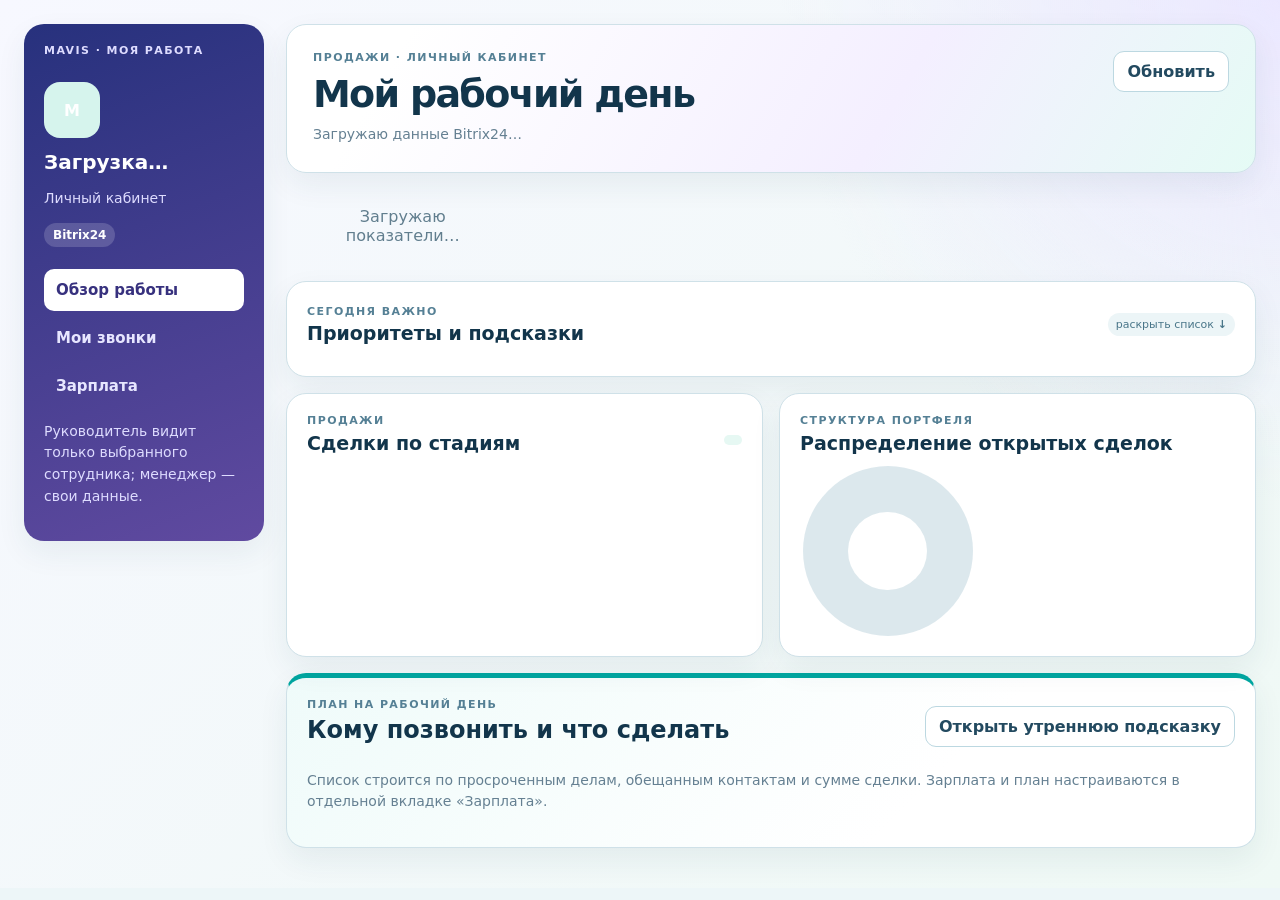
==== app/static/cabinet.html @ d11d65f5 "Build actionable manager cabinet briefing" ====
<!doctype html><html lang="ru"><head><meta charset="utf-8"><meta name="viewport" content="width=device-width,initial-scale=1"><title>MAVIS · Моя работа</title><style>
:root{font-family:Inter,system-ui,-apple-system,'Segoe UI',sans-serif;color:#18394c;background:#f2f8fa;--line:#d9e7ec;--teal:#008e92;--light:#e9f8f5;--muted:#658092}*{box-sizing:border-box}body{margin:0;background:linear-gradient(125deg,#f8fbfc,#edf7f9)}button,select{font:inherit}button{cursor:pointer}button:focus-visible,a:focus-visible{outline:3px solid #05a5a5;outline-offset:3px}.shell{max-width:1550px;margin:auto;padding:24px;display:grid;grid-template-columns:240px minmax(0,1fr);gap:18px}.rail,.box,.hero,.metric{background:white;border:1px solid var(--line);border-radius:20px;box-shadow:0 8px 25px #19475b0a}.rail{padding:20px;height:max-content;position:sticky;top:18px}.brand,.eyebrow{font-weight:850;letter-spacing:.13em;font-size:11px;color:#558095;text-transform:uppercase}.avatar{width:56px;height:56px;border-radius:16px;margin:25px 0 12px;display:grid;place-items:center;font-weight:850;background:#d6f4ed}.rail h2{margin:0;font-size:20px}.dim{color:var(--muted);font-size:13px;line-height:1.55}.nav{display:grid;gap:6px;margin-top:26px}.nav button{text-align:left;border:0;border-radius:10px;background:transparent;padding:12px;color:#42647a;font-weight:700}.nav button.current{background:#dff5f2;color:#006a71}.main{min-width:0}.hero{display:flex;justify-content:space-between;gap:15px;padding:26px;margin-bottom:14px}.hero h1{margin:8px 0;font-size:32px;letter-spacing:-.045em}.hero-actions{display:flex;gap:9px;align-items:flex-start}.btn,select{border:1px solid #bcd8e1;border-radius:11px;padding:10px 13px;background:white;color:#234a60;font-weight:700}.btn.primary{background:#008e92;color:#fff;border-color:#008e92}.notice{background:#fff8e9;padding:13px;border-radius:12px;margin-top:10px;font-size:13px;color:#755b29}.metric-grid{display:grid;grid-template-columns:repeat(4,minmax(0,1fr));gap:12px;margin-bottom:16px}.metric{text-align:left;padding:16px;min-height:113px;transition:transform .12s,border-color .12s}.metric:hover{transform:translateY(-2px);border-color:#62b6bf}.metric:nth-child(1){background:#e8f9f5}.metric small{color:var(--muted);display:block;font-weight:700}.metric strong{display:block;font-size:26px;letter-spacing:-.035em;margin:8px 0}.metric span{font-size:12px;color:#658092}.layout{display:grid;grid-template-columns:1fr 1fr;gap:16px;margin-bottom:16px}.box{padding:20px;min-width:0}.box h2{margin:5px 0 12px;font-size:19px}.box .top{display:flex;align-items:center;justify-content:space-between;gap:10px}.eyebrow{margin:0}.hint{display:flex;align-items:flex-start;gap:10px;border-top:1px solid #e5eef2;padding:10px 0}.hint:first-of-type{border-top:0}.hint b{font-size:13px}.hint a{color:#08748a;text-decoration:none;font-size:12px}.hint small{display:block;color:#647e8b;margin-top:3px;line-height:1.4}.hint-num{background:#ffedd3;border-radius:10px;color:#9f6925;font-weight:850;padding:6px 10px}.row{display:flex;align-items:center;justify-content:space-between;gap:10px;border-top:1px solid #e7eff2;padding:10px 0;font-size:13px}.row button{background:none;border:0;color:#116780;text-align:left;font-weight:700;padding:2px}.sub{color:var(--muted);font-size:12px}.pie-row{display:grid;grid-template-columns:175px minmax(0,1fr);gap:18px;align-items:center}.donut{width:170px;height:170px;border-radius:50%;background:conic-gradient(#dce8ed 0 100%);position:relative;margin:auto}.donut:after{content:'';position:absolute;inset:27%;border-radius:50%;background:white}.legend{display:grid;gap:6px}.legend button{border:0;background:transparent;text-align:left;display:flex;gap:8px;align-items:center;font-size:12px;color:#31586a}.dot{display:inline-block;width:10px;height:10px;border-radius:3px;flex-shrink:0}.hidden{display:none!important}.empty{border:1px dashed #c3d6dd;border-radius:12px;padding:15px;color:#688391;font-size:13px}.call{border:1px solid var(--line);border-radius:14px;padding:13px;margin:9px 0}.call-head{display:flex;gap:12px;justify-content:space-between}.call h3{margin:0;font-size:15px}.call p{font-size:13px;color:#57788c;line-height:1.45}.score{font-size:13px;font-weight:850;border-radius:9px;background:#e5f6f1;color:#08756b;padding:7px}.rowlink{color:#08738b;font-weight:700;text-decoration:none}dialog{border:1px solid var(--line);border-radius:20px;width:min(850px,94vw);max-height:85vh;padding:0;box-shadow:0 30px 100px #16364c40}dialog::backdrop{background:#102b4180}.modal-head{display:flex;justify-content:space-between;gap:15px;padding:20px 22px;border-bottom:1px solid #e5eef1;align-items:center}.modal-head h2{margin:0}.modal-body{padding:20px 22px;overflow:auto;max-height:65vh}.modal-row{display:grid;grid-template-columns:minmax(0,1fr) auto;gap:12px;border-bottom:1px solid #e7eff2;padding:12px 0}.modal-row a{font-weight:750;color:#11627e;text-decoration:none}.modal-row span{color:#617d8b;font-size:12px}#calls-list{min-height:55px}.spinner{padding:20px;text-align:center;color:#617e8e}.panel-inline{margin-bottom:16px}.muted-pill{font-size:11px;border-radius:99px;padding:5px 8px;background:#ecf5f7;color:#497689}.badge{border-radius:99px;background:#e6f8f3;color:#087c70;padding:5px 9px;font-weight:800;font-size:12px}@media(max-width:1100px){.shell{grid-template-columns:1fr}.rail{position:static}.nav{display:flex;flex-wrap:wrap}.metric-grid{grid-template-columns:repeat(2,minmax(0,1fr))}}@media(max-width:750px){.shell{padding:10px}.layout{grid-template-columns:1fr}.hero{display:block}.hero h1{font-size:25px}.hero-actions{margin-top:13px}.metric-grid{grid-template-columns:1fr 1fr}.metric strong{font-size:22px}.pie-row{grid-template-columns:1fr}.modal-row{grid-template-columns:1fr}}
</style><style>
.pay-controls{display:flex;flex-wrap:wrap;gap:10px;margin:14px 0}.pay-controls label{font-size:12px;color:#517082;display:grid;gap:5px}.pay-controls select,.pay-form input,.pay-form select,.pay-config input{border:1px solid #bfd9df;border-radius:9px;padding:9px;font:inherit;background:white;color:#18394c}.pay-form{display:grid;grid-template-columns:1fr 1fr;gap:14px}.pay-form label{display:grid;gap:6px;font-size:13px;font-weight:700}.pay-form .pay-check{display:flex;align-items:center;gap:8px}.pay-check input{width:auto}.pay-actions{display:flex;align-items:center;gap:10px;grid-column:1/-1}.pay-scroll{overflow-x:auto}.pay-table{width:100%;border-collapse:collapse;font-size:13px}.pay-table td,.pay-table th{border-bottom:1px solid #e4edf0;padding:11px 8px;text-align:left}.pay-table th{background:#eff8f8}.pay-table a{color:#08738b;font-weight:700}.pay-table button{background:none;border:0;color:#08738b;font-weight:700;text-decoration:underline}.pay-lines>div{display:flex;justify-content:space-between;gap:12px;padding:9px;border-bottom:1px solid #e3edf1;font-size:13px}.pay-lines .pay-total{font-size:18px;font-weight:800;background:#e9f7f3;border-radius:9px}.pay-config{display:grid;grid-template-columns:1fr 1fr;gap:8px}.pay-config label{font-size:12px;display:grid;gap:5px}.pay-config button{margin-top:10px}.pay-summary-card{background:#f0f9f8;padding:13px;border-radius:14px;border:1px solid #d0e6e6}.pay-summary-card small{color:#62808b}.pay-summary-card strong{font-size:24px;display:block;margin-top:4px}.pay-note{background:#fff8e9;padding:10px;border-radius:9px;color:#765a2b;font-size:12px}.pay-rates{width:100%;border-collapse:collapse}.pay-rates td,.pay-rates th{padding:8px;border-bottom:1px solid #e4eff2;text-align:left}.pay-rates tr.active{background:#e4f7f1;font-weight:800}@media(max-width:700px){.pay-form,.pay-config{grid-template-columns:1fr}}
</style><style>
/* Рабочий кабинет: контрастнее, крупнее и с явным состоянием звонка. */
:root{font-family:Inter,"Segoe UI",system-ui,sans-serif;color:#12354b;background:#edf6f8}.shell{max-width:1640px;gap:22px}.rail,.box,.hero,.metric{border-color:#cfe1e8;box-shadow:0 12px 30px #17415712}.hero{background:linear-gradient(135deg,#fff 0%,#eefcf9 100%)}.hero h1{font-size:38px}.rail h2,.box h2{font-weight:800}.metric{border-top:5px solid #10a9a2;padding:19px;min-height:130px}.metric:nth-child(2n){border-top-color:#4386d8}.metric:nth-child(3n){border-top-color:#e8a73d}.metric strong{font-size:31px;color:#123d58}.metric small,.metric span,.dim{font-size:14px}.nav button{font-size:15px}.call-tabs{display:flex;gap:8px;flex-wrap:wrap;margin:18px 0 8px}.call-tabs button{padding:10px 14px;border:1px solid #bfdce2;border-radius:12px;background:#fff;color:#28576c;font-weight:800}.call-tabs button.current{background:#007f85;color:#fff;border-color:#007f85}.list-note{font-size:13px;color:#52748a;margin:8px 0 14px}.call{border-left:5px solid #1aa99e;padding:16px;background:linear-gradient(100deg,#fff,#f8fffe)}.call.unscored{border-left-color:#e3a32c;background:#fffaf0}.call.critical{border-left-color:#d83749;background:#fff4f5}.call h3{font-size:17px;color:#153c54}.call p{font-size:14px}.call-actions{display:flex;gap:9px;align-items:center;flex-wrap:wrap;margin-top:12px}.call-actions .btn{font-size:13px;padding:8px 11px}.score{font-size:15px;white-space:nowrap}.score.none{background:#fce8c6;color:#8a5700}.flag-critical{display:inline-block;background:#fee2e4;color:#ad2637;border-radius:99px;padding:5px 9px;font-size:12px;font-weight:850}.listening{display:block;width:100%;height:640px;border:1px solid #cfe1e8;border-radius:15px;margin-top:12px;background:#fff}.listening-wrap{margin-top:18px;border-top:1px solid #dcebee;padding-top:16px}.listening-wrap summary{font-weight:850;color:#006e75;cursor:pointer}.context-grid{display:grid;grid-template-columns:repeat(2,minmax(0,1fr));gap:10px;margin:14px 0}.context-card{border:1px solid #d7e7eb;border-radius:12px;padding:12px;background:#f8fcfd}.context-card small{display:block;color:#6b8492;font-weight:700}.context-card b{display:block;margin-top:4px;font-size:15px;overflow-wrap:anywhere}.context-note{white-space:pre-wrap;line-height:1.5;color:#3d6377}.context-alert{background:#fff0f2;border-color:#efb5bd;color:#9f2432}@media(max-width:750px){.hero h1{font-size:28px}.metric{min-height:118px;padding:14px}.metric strong{font-size:25px}.listening{height:500px}.context-grid{grid-template-columns:1fr}}
</style></head><body>
<style>
/* Рабочий сценарий: сначала план действий, затем показатели и детализация. */
.focus-board{margin:0 0 16px;background:linear-gradient(135deg,#effbfa,#fff 66%);border-top:5px solid #00a6a0}.focus-board h2{font-size:24px}.focus-board .row{padding:14px 0}.focus-board .row a{font-size:15px}.brief-group{margin:16px 0;border:1px solid #d9e8ed;border-radius:15px;padding:14px;background:#fff}.brief-group.urgent{border-left:6px solid #db4b58;background:#fff7f7}.brief-group b{font-size:16px}.brief-group p{margin:6px 0;color:#527487;line-height:1.45}.brief-group a{color:#007c85;font-weight:800;text-decoration:none}.brief-intro{font-size:16px;line-height:1.55;color:#254c62}.calls-workspace{display:grid;grid-template-columns:minmax(300px,.8fr) minmax(480px,1.2fr);gap:20px;align-items:start}.calls-workspace #calls-list{max-height:720px;overflow:auto;padding-right:4px}.calls-workspace .listening-wrap{margin:0;padding:0;border:0}.calls-workspace .listening{margin-top:10px;height:665px}.calls-workspace .call{margin-top:0}.calls-workspace .call h3{font-size:15px}@media(max-width:1100px){.calls-workspace{grid-template-columns:1fr}.calls-workspace #calls-list{max-height:none}.calls-workspace .listening{height:560px}}
.panel-inline details>summary{list-style:none;display:flex;align-items:center;justify-content:space-between;gap:18px;cursor:pointer;padding:3px 0 12px}.panel-inline details>summary::-webkit-details-marker{display:none}.panel-inline details>summary h2{margin:4px 0 0}.panel-inline details[open]>summary{border-bottom:1px solid #dcebef;margin-bottom:8px}.panel-inline details[open]>summary .muted-pill{background:#dff5f2;color:#00756f}.panel-inline details>summary .muted-pill:after{content:' ↓';font-weight:900}.panel-inline details[open]>summary .muted-pill:after{content:' ↑'}
/* Палитра личного кабинета: не отчётная таблица, а рабочий стол менеджера. */
body{background:radial-gradient(circle at 100% 0,#ebe8ff 0,transparent 32%),linear-gradient(135deg,#f7f8ff,#eff9f5)}.rail{background:linear-gradient(160deg,#27317d,#604aa0);border:0;color:#fff}.brand,.rail .dim{color:#dedcff}.rail h2{color:#fff}.rail .badge{background:#ffffff2b;color:#fff}.nav button{color:#e7e6ff}.nav button.current{background:#fff;color:#37317e}.hero{background:linear-gradient(120deg,#fff 12%,#f4efff 62%,#e5fbf5)}.metric{border-radius:18px}.metric:nth-child(1){background:linear-gradient(145deg,#e5fbf4,#fff)}.metric:nth-child(2){background:linear-gradient(145deg,#ebe9ff,#fff)}.metric:nth-child(3){background:linear-gradient(145deg,#fff2da,#fff)}.metric:nth-child(4){background:linear-gradient(145deg,#ffeaf0,#fff)}.metric:nth-child(5){background:linear-gradient(145deg,#e7f4ff,#fff)}.metric:nth-child(6){background:linear-gradient(145deg,#f2edff,#fff)}.metric:nth-child(7){background:linear-gradient(145deg,#e9faf5,#fff)}.metric:nth-child(8){background:linear-gradient(145deg,#fff1f0,#fff)}.metric:nth-child(9){background:linear-gradient(145deg,#fff7e8,#fff)}.metric:nth-child(10){background:linear-gradient(145deg,#eef7ff,#fff)}
</style>
<div class="shell"><aside class="rail"><div class="brand">MAVIS · Моя работа</div><div id="avatar" class="avatar">М</div><h2 id="person">Загрузка…</h2><p class="dim" id="role">Личный кабинет</p><span class="badge" id="mode">Bitrix24</span><nav class="nav"><button data-tab="overview" class="current">Обзор работы</button><button data-tab="calls">Мои звонки</button><button data-tab="payroll">Зарплата</button></nav><p class="dim">Руководитель видит только выбранного сотрудника; менеджер — свои данные.</p></aside>
<main class="main"><header class="hero"><div><div class="eyebrow">Продажи · личный кабинет</div><h1 id="headline">Мой рабочий день</h1><div class="dim" id="subtitle">Загружаю данные Bitrix24…</div></div><div class="hero-actions"><select id="manager-select" class="hidden" aria-label="Выбрать менеджера"></select><button id="refresh" class="btn">Обновить</button></div></header>
<section id="overview" class="tab"><section id="kpis" class="metric-grid"><div class="spinner">Загружаю показатели…</div></section>
<section class="box panel-inline" id="hint-card"><details id="hints-fold"><summary><span><p class="eyebrow">Сегодня важно</p><h2>Приоритеты и подсказки</h2></span><span class="muted-pill">раскрыть список</span></summary><div id="hints"></div></details></section>
<div class="layout"><section class="box"><div class="top"><div><p class="eyebrow">Продажи</p><h2>Сделки по стадиям</h2></div><span class="badge" id="deal-count"></span></div><div id="stages"></div></section><section class="box"><p class="eyebrow">Структура портфеля</p><h2>Распределение открытых сделок</h2><div class="pie-row"><div id="donut" class="donut" aria-label="Круговая диаграмма сделок по стадиям"></div><div id="legend" class="legend"></div></div></section></div>
<section class="box focus-board"><div class="top"><div><p class="eyebrow">План на рабочий день</p><h2>Кому позвонить и что сделать</h2></div><button class="btn" id="open-briefing" type="button">Открыть утреннюю подсказку</button></div><p class="dim">Список строится по просроченным делам, обещанным контактам и сумме сделки. Зарплата и план настраиваются в отдельной вкладке «Зарплата».</p><div id="tasks"></div></section>
</section><section id="calls" class="tab hidden"><section class="box"><div class="top"><div><p class="eyebrow">Качество общения · Jarvis</p><h2>Мои звонки, оценки и разборы</h2></div><span class="badge" id="calls-total">—</span></div><p class="dim">Оценка, замечания и контекст доступны по каждому звонку. Здесь открываются только звонки выбранного менеджера.</p><div class="call-tabs" role="tablist" aria-label="Фильтр звонков"><button type="button" class="current" data-call-filter="scored">С оценкой</button><button type="button" data-call-filter="unscored">Без оценки</button></div><div id="calls-filter-note" class="list-note">Звонки с оценкой Jarvis.</div><div class="calls-workspace"><div id="calls-list"><div class="empty">Открой вкладку, чтобы загрузить звонки.</div></div><section class="listening-wrap" id="calls-listening-wrap"><div class="top"><div><p class="eyebrow">Прослушка и разбор</p><h2>Мои записи в Jarvis</h2></div><span class="badge">Только мои звонки</span></div><p class="dim">Записи проигрываются внутри кабинета. В Jarvis доступны расшифровка, замечания ИИ и переход в связанную сделку.</p><iframe id="calls-listening" class="listening" title="Личная прослушка звонков Jarvis" loading="lazy"></iframe></section></div></section></section>
<section id="payroll" class="tab hidden">
 <section class="box"><div class="top"><div><p class="eyebrow">Личный расчёт · MAVIS</p><h2>Зарплата и продажи</h2></div><div style="display:flex;gap:8px;align-items:center"><input id="pay-month" type="month"><button id="pay-reload" class="btn">Обновить</button></div></div>
  <p class="dim">Закрытые успешные сделки из Bitrix24 → личный отчёт → сверка оплат → расчёт комиссий. Начисление предварительное, до налогов.</p>
  <div id="pay-status" class="dim">Открой вкладку для расчёта.</div>
  <div id="pay-summary" class="metric-grid"></div>
 </section>
 <div class="layout" style="margin-top:16px">
  <section class="box"><div class="top"><div><p class="eyebrow">Расчёт ЗП</p><h2>Начисления за месяц</h2></div></div><div id="pay-breakdown"></div></section>
  <section class="box"><div class="top"><div><p class="eyebrow">График и настройки</p><h2>План, оклад, отсутствие</h2></div></div>
   <div id="pay-config"></div><div id="pay-absences"></div>
  </section>
 </div>
 <section class="box" style="margin-bottom:16px"><div class="top"><div><p class="eyebrow">Деньги и продукты</p><h2>Оплаты менеджера</h2></div><button id="pay-add" class="btn primary">+ Корректировка вручную</button></div>
  <div class="pay-controls"><label>Продукт <select id="pay-product-filter"><option value="">Все продукты</option><option value="__selection__">Только подборы</option></select></label><label>Категория <select id="pay-category-filter"><option value="">Все продажи</option><option value="cold">Холодные</option><option value="warm">Тёплые</option><option value="expert">Допродажи экспертов</option></select></label><label>Статус <select id="pay-status-filter"><option value="">Все</option><option value="approved">Подтверждено</option><option value="pending">На проверке</option></select></label></div>
  <div id="pay-payments" class="pay-scroll"></div>
 </section>
 <section class="box" style="margin-bottom:16px" id="pay-source-card"><div class="top"><div><p class="eyebrow">Источник · Bitrix24</p><h2>Сверка закрытых успешных сделок</h2></div><div style="display:flex;gap:8px;flex-wrap:wrap"><button class="btn" id="pay-bitrix-compare">Сравнить с Bitrix24</button><button class="btn primary" id="pay-bitrix-sync">Подтянуть новые сделки</button></div></div><p class="dim">Проверяем успешные сделки сотрудника по дате закрытия, номеру и сумме. Изменения в личном отчёте не перезаписываются. Важно: успешное закрытие сделки не доказывает поступление денег на счёт.</p><div id="pay-source-rows" class="pay-scroll"></div></section>
 <section class="box"><p class="eyebrow">Прозрачность расчёта</p><h2>Как определяются проценты</h2><div id="pay-rates"></div><p class="dim">В исходном файле допродажи экспертов рассчитываются отдельно по ставке 2%. Ставки для других сотрудников требуют их собственных условий сотрудничества.</p></section>
</section>
<dialog id="pay-dialog"><div class="modal-head"><h2 id="pay-dialog-title">Оплата</h2><button class="btn" id="pay-dialog-close">Закрыть</button></div><form id="pay-form" class="modal-body pay-form">
<input name="id" type="hidden"><label>Дата оплаты<input name="paid_on" type="date" required></label><label>ID сделки Bitrix24<input name="deal_id" type="number" min="1" required></label>
<label>Клиент<input name="company" maxlength="180" required></label><label>Продукт / услуга<input name="product" maxlength="160" required></label>
<label>Категория<input name="category" type="hidden" value="warm"><select name="category_select" required><option value="warm">Тёплая продажа</option><option value="cold">Холодная продажа</option><option value="expert">Допродажа экспертом</option></select></label>
<label>Оплата, BYN<input name="amount" type="number" min="0.01" step="0.01" required></label><label>Подрядчик, BYN (учётно)<input name="contractor_amount" type="number" min="0" step="0.01" value="0"></label>
<label>Комментарий<input name="note" maxlength="400"></label><label class="pay-check"><input name="approved" type="checkbox"> Подтверждена руководителем (только для руководителя)</label>
<div class="pay-actions"><button class="btn primary" type="submit">Сохранить оплату</button><span id="pay-form-status" class="dim"></span></div></form></dialog>
<dialog id="absence-dialog"><div class="modal-head"><h2>Отсутствие сотрудника</h2><button class="btn" id="absence-close">Закрыть</button></div><form id="absence-form" class="modal-body pay-form">
<label>Дата<input name="day" type="date" required></label><label>Количество рабочих дней<input name="days" type="number" min="0.5" max="31" step="0.5" value="1" required></label>
<label>Причина<select name="reason"><option value="unpaid">За свой счёт</option><option value="paid">Оплачиваемое отсутствие</option><option value="vacation">Отпуск</option><option value="sick">Больничный</option><option value="other">Другое</option></select></label><label>Учитывать в окладе<select name="paid"><option value="true">Да (без снижения оклада)</option><option value="false">Нет (уменьшить оклад)</option></select></label>
<label>Комментарий<input name="note"></label><div class="pay-actions"><button class="btn primary" type="submit">Сохранить отсутствие</button><span id="absence-status" class="dim"></span></div></form></dialog>
</main></div>
<dialog id="details"><div class="modal-head"><div><div class="eyebrow">Расшифровка показателя</div><h2 id="details-title"></h2></div><button class="btn" id="close-details">Закрыть</button></div><div id="details-body" class="modal-body"></div></dialog>
<dialog id="call-details"><div class="modal-head"><div><div class="eyebrow">Звонок и контекст сделки</div><h2 id="call-details-title">Загрузка…</h2></div><button class="btn" id="close-call-details">Закрыть</button></div><div id="call-details-body" class="modal-body"></div></dialog>
<dialog id="briefing"><div class="modal-head"><div><div class="eyebrow">Утренний план · Bitrix24</div><h2 id="briefing-title">Доброе утро</h2></div><button class="btn" id="close-briefing">Закрыть</button></div><div id="briefing-body" class="modal-body"></div></dialog>
<script src="/static/cabinet-upgrade.js?v=20261103-context1" defer></script><script src="/static/cabinet-payroll.js?v=20261103-crm1" defer></script></body></html>
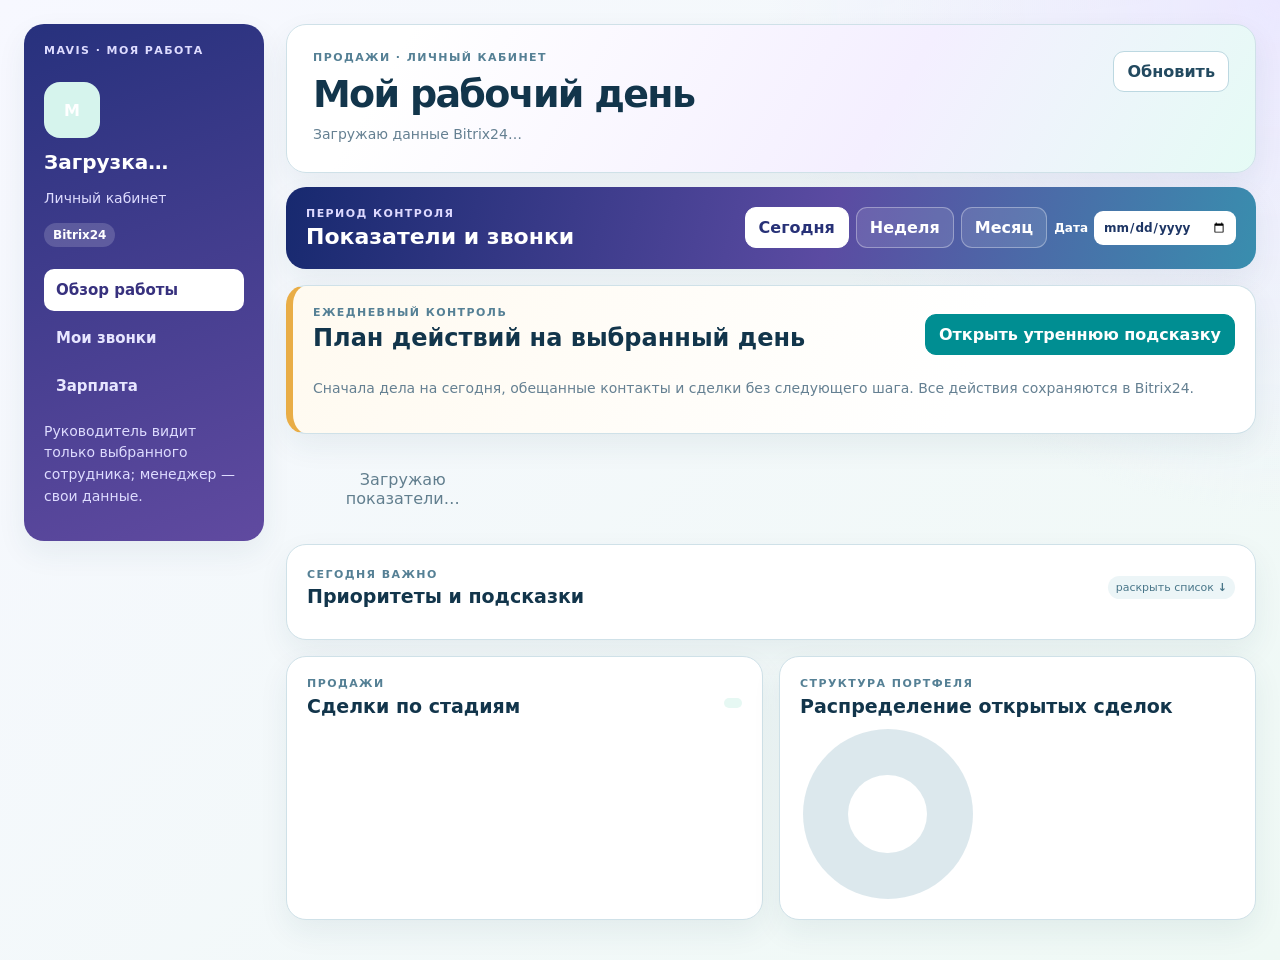
==== commit bd7fb266: "Improve daily manager cabinet controls" ====
--- a/app/static/cabinet.html
+++ b/app/static/cabinet.html
@@ -10,19 +10,23 @@
 /* Рабочий сценарий: сначала план действий, затем показатели и детализация. */
 .focus-board{margin:0 0 16px;background:linear-gradient(135deg,#effbfa,#fff 66%);border-top:5px solid #00a6a0}.focus-board h2{font-size:24px}.focus-board .row{padding:14px 0}.focus-board .row a{font-size:15px}.brief-group{margin:16px 0;border:1px solid #d9e8ed;border-radius:15px;padding:14px;background:#fff}.brief-group.urgent{border-left:6px solid #db4b58;background:#fff7f7}.brief-group b{font-size:16px}.brief-group p{margin:6px 0;color:#527487;line-height:1.45}.brief-group a{color:#007c85;font-weight:800;text-decoration:none}.brief-intro{font-size:16px;line-height:1.55;color:#254c62}.calls-workspace{display:grid;grid-template-columns:minmax(300px,.8fr) minmax(480px,1.2fr);gap:20px;align-items:start}.calls-workspace #calls-list{max-height:720px;overflow:auto;padding-right:4px}.calls-workspace .listening-wrap{margin:0;padding:0;border:0}.calls-workspace .listening{margin-top:10px;height:665px}.calls-workspace .call{margin-top:0}.calls-workspace .call h3{font-size:15px}@media(max-width:1100px){.calls-workspace{grid-template-columns:1fr}.calls-workspace #calls-list{max-height:none}.calls-workspace .listening{height:560px}}
 .panel-inline details>summary{list-style:none;display:flex;align-items:center;justify-content:space-between;gap:18px;cursor:pointer;padding:3px 0 12px}.panel-inline details>summary::-webkit-details-marker{display:none}.panel-inline details>summary h2{margin:4px 0 0}.panel-inline details[open]>summary{border-bottom:1px solid #dcebef;margin-bottom:8px}.panel-inline details[open]>summary .muted-pill{background:#dff5f2;color:#00756f}.panel-inline details>summary .muted-pill:after{content:' ↓';font-weight:900}.panel-inline details[open]>summary .muted-pill:after{content:' ↑'}
+.brief-task{display:flex;justify-content:space-between;gap:12px;align-items:center;padding:10px 0;border-top:1px solid #e4eef1}.brief-task:first-of-type{border-top:0}.brief-task>div{display:flex;gap:6px;flex-wrap:wrap}.brief-task .btn{padding:6px 8px;font-size:12px}@media(max-width:700px){.brief-task{display:block}.brief-task>div{margin-top:8px}}
 /* Палитра личного кабинета: не отчётная таблица, а рабочий стол менеджера. */
 body{background:radial-gradient(circle at 100% 0,#ebe8ff 0,transparent 32%),linear-gradient(135deg,#f7f8ff,#eff9f5)}.rail{background:linear-gradient(160deg,#27317d,#604aa0);border:0;color:#fff}.brand,.rail .dim{color:#dedcff}.rail h2{color:#fff}.rail .badge{background:#ffffff2b;color:#fff}.nav button{color:#e7e6ff}.nav button.current{background:#fff;color:#37317e}.hero{background:linear-gradient(120deg,#fff 12%,#f4efff 62%,#e5fbf5)}.metric{border-radius:18px}.metric:nth-child(1){background:linear-gradient(145deg,#e5fbf4,#fff)}.metric:nth-child(2){background:linear-gradient(145deg,#ebe9ff,#fff)}.metric:nth-child(3){background:linear-gradient(145deg,#fff2da,#fff)}.metric:nth-child(4){background:linear-gradient(145deg,#ffeaf0,#fff)}.metric:nth-child(5){background:linear-gradient(145deg,#e7f4ff,#fff)}.metric:nth-child(6){background:linear-gradient(145deg,#f2edff,#fff)}.metric:nth-child(7){background:linear-gradient(145deg,#e9faf5,#fff)}.metric:nth-child(8){background:linear-gradient(145deg,#fff1f0,#fff)}.metric:nth-child(9){background:linear-gradient(145deg,#fff7e8,#fff)}.metric:nth-child(10){background:linear-gradient(145deg,#eef7ff,#fff)}
+.period-control,.daily-control{margin:0 0 16px}.period-control{display:flex;align-items:center;justify-content:space-between;gap:18px;background:linear-gradient(105deg,#17296f,#5b4ba2 56%,#398eae);color:#fff;border:0}.period-control .eyebrow{color:#ddd9ff}.period-control h2{margin:4px 0 0;font-size:22px}.period-actions{display:flex;align-items:center;gap:7px;flex-wrap:wrap}.period-actions .btn{border-color:#ffffff55;background:#ffffff1c;color:#fff}.period-actions .btn.primary{background:#fff;color:#273177;border-color:#fff}.period-date{display:flex;align-items:center;gap:6px;font-size:12px;font-weight:800}.period-date input{border:1px solid #ffffff73;border-radius:9px;background:#fff;color:#1d3564;padding:8px;font:inherit}.daily-control{border-left:7px solid #e9ad46;background:linear-gradient(110deg,#fffaf0,#fff 70%)}.daily-control h2{font-size:24px}.daily-control .row{padding:13px 0}.daily-control .row a{font-size:15px}.payroll-summary-banner{background:linear-gradient(120deg,#293078,#684caa);color:#fff;border:0}.payroll-summary-banner .eyebrow,.payroll-summary-banner .dim{color:#e2ddff}.payroll-summary-banner h2{font-size:26px}@media(max-width:850px){.period-control{display:block}.period-actions{margin-top:13px}.daily-control h2{font-size:21px}}
+.jarvis-session{position:absolute;width:1px;height:1px;border:0;opacity:0;pointer-events:none}.call-review{display:block;width:100%;height:720px;border:1px solid #cfe1e8;border-radius:14px;background:#fff;margin-top:16px}.call-review-title{margin:20px 0 6px;font-size:16px;color:#183b54}@media(max-width:750px){.call-review{height:560px}}
+#payroll{padding-bottom:24px}#payroll .layout{grid-template-columns:1.2fr .8fr}#payroll .box{border-radius:22px}#payroll #pay-summary{margin-top:18px;margin-bottom:0}#payroll #pay-summary .metric{min-height:126px;border-top-width:0;box-shadow:none;background:#ffffff22;color:#fff;border-color:#ffffff33}#payroll #pay-summary .metric small,#payroll #pay-summary .metric span,#payroll #pay-summary .metric strong{color:#fff}#payroll #pay-summary .metric strong{font-size:30px}#payroll .pay-summary-card{background:linear-gradient(145deg,#eafbf8,#fff);border-color:#c8e8e2;border-radius:16px;padding:18px}#payroll .pay-lines .pay-total{background:linear-gradient(100deg,#eeeaff,#e9f9f5);padding:13px;border-radius:12px}#payroll .pay-table th{background:#f0edff;color:#4c438f}#payroll #pay-source-card{background:linear-gradient(110deg,#fff,#edfafd)}@media(max-width:900px){#payroll .layout{grid-template-columns:1fr}}
 </style>
 <div class="shell"><aside class="rail"><div class="brand">MAVIS · Моя работа</div><div id="avatar" class="avatar">М</div><h2 id="person">Загрузка…</h2><p class="dim" id="role">Личный кабинет</p><span class="badge" id="mode">Bitrix24</span><nav class="nav"><button data-tab="overview" class="current">Обзор работы</button><button data-tab="calls">Мои звонки</button><button data-tab="payroll">Зарплата</button></nav><p class="dim">Руководитель видит только выбранного сотрудника; менеджер — свои данные.</p></aside>
 <main class="main"><header class="hero"><div><div class="eyebrow">Продажи · личный кабинет</div><h1 id="headline">Мой рабочий день</h1><div class="dim" id="subtitle">Загружаю данные Bitrix24…</div></div><div class="hero-actions"><select id="manager-select" class="hidden" aria-label="Выбрать менеджера"></select><button id="refresh" class="btn">Обновить</button></div></header>
-<section id="overview" class="tab"><section id="kpis" class="metric-grid"><div class="spinner">Загружаю показатели…</div></section>
+<section id="overview" class="tab"><section class="box period-control" aria-label="Период показателей"><div><p class="eyebrow">Период контроля</p><h2>Показатели и звонки</h2></div><div class="period-actions" role="group"><button class="btn primary" type="button" data-period="day">Сегодня</button><button class="btn" type="button" data-period="week">Неделя</button><button class="btn" type="button" data-period="month">Месяц</button><label class="period-date">Дата <input id="report-date" type="date" aria-label="Выбрать дату"></label></div></section>
+<section class="box daily-control"><div class="top"><div><p class="eyebrow">Ежедневный контроль</p><h2>План действий на выбранный день</h2></div><button class="btn primary" id="open-briefing" type="button">Открыть утреннюю подсказку</button></div><p class="dim">Сначала дела на сегодня, обещанные контакты и сделки без следующего шага. Все действия сохраняются в Bitrix24.</p><div id="tasks"></div></section><section id="kpis" class="metric-grid"><div class="spinner">Загружаю показатели…</div></section>
 <section class="box panel-inline" id="hint-card"><details id="hints-fold"><summary><span><p class="eyebrow">Сегодня важно</p><h2>Приоритеты и подсказки</h2></span><span class="muted-pill">раскрыть список</span></summary><div id="hints"></div></details></section>
 <div class="layout"><section class="box"><div class="top"><div><p class="eyebrow">Продажи</p><h2>Сделки по стадиям</h2></div><span class="badge" id="deal-count"></span></div><div id="stages"></div></section><section class="box"><p class="eyebrow">Структура портфеля</p><h2>Распределение открытых сделок</h2><div class="pie-row"><div id="donut" class="donut" aria-label="Круговая диаграмма сделок по стадиям"></div><div id="legend" class="legend"></div></div></section></div>
-<section class="box focus-board"><div class="top"><div><p class="eyebrow">План на рабочий день</p><h2>Кому позвонить и что сделать</h2></div><button class="btn" id="open-briefing" type="button">Открыть утреннюю подсказку</button></div><p class="dim">Список строится по просроченным делам, обещанным контактам и сумме сделки. Зарплата и план настраиваются в отдельной вкладке «Зарплата».</p><div id="tasks"></div></section>
-</section><section id="calls" class="tab hidden"><section class="box"><div class="top"><div><p class="eyebrow">Качество общения · Jarvis</p><h2>Мои звонки, оценки и разборы</h2></div><span class="badge" id="calls-total">—</span></div><p class="dim">Оценка, замечания и контекст доступны по каждому звонку. Здесь открываются только звонки выбранного менеджера.</p><div class="call-tabs" role="tablist" aria-label="Фильтр звонков"><button type="button" class="current" data-call-filter="scored">С оценкой</button><button type="button" data-call-filter="unscored">Без оценки</button></div><div id="calls-filter-note" class="list-note">Звонки с оценкой Jarvis.</div><div class="calls-workspace"><div id="calls-list"><div class="empty">Открой вкладку, чтобы загрузить звонки.</div></div><section class="listening-wrap" id="calls-listening-wrap"><div class="top"><div><p class="eyebrow">Прослушка и разбор</p><h2>Мои записи в Jarvis</h2></div><span class="badge">Только мои звонки</span></div><p class="dim">Записи проигрываются внутри кабинета. В Jarvis доступны расшифровка, замечания ИИ и переход в связанную сделку.</p><iframe id="calls-listening" class="listening" title="Личная прослушка звонков Jarvis" loading="lazy"></iframe></section></div></section></section>
+</section><section id="calls" class="tab hidden"><section class="box"><div class="top"><div><p class="eyebrow">Качество общения · Jarvis</p><h2>Мои звонки, оценки и разборы</h2></div><span class="badge" id="calls-total">—</span></div><p class="dim">Откройте звонок: запись, таймкоды, замечания ИИ, транскрипт и связанная сделка появятся прямо в карточке этого звонка.</p><div class="call-tabs" role="tablist" aria-label="Фильтр звонков"><button type="button" class="current" data-call-filter="scored">С оценкой</button><button type="button" data-call-filter="unscored">Без оценки</button></div><div id="calls-filter-note" class="list-note">Звонки с оценкой Jarvis.</div><div id="calls-list"><div class="empty">Открой вкладку, чтобы загрузить звонки.</div></div><iframe id="calls-listening" class="jarvis-session" title="Авторизация прослушки Jarvis" loading="lazy"></iframe></section></section>
 <section id="payroll" class="tab hidden">
- <section class="box"><div class="top"><div><p class="eyebrow">Личный расчёт · MAVIS</p><h2>Зарплата и продажи</h2></div><div style="display:flex;gap:8px;align-items:center"><input id="pay-month" type="month"><button id="pay-reload" class="btn">Обновить</button></div></div>
-  <p class="dim">Закрытые успешные сделки из Bitrix24 → личный отчёт → сверка оплат → расчёт комиссий. Начисление предварительное, до налогов.</p>
+ <section class="box payroll-summary-banner"><div class="top"><div><p class="eyebrow">Личный расчёт · MAVIS</p><h2>Зарплата и продажи</h2></div><div style="display:flex;gap:8px;align-items:center"><input id="pay-month" type="month"><button id="pay-reload" class="btn">Обновить</button></div></div>
+  <p class="dim">Месяц → подтверждённые оплаты → ставка → предварительное начисление. Настройки доступны руководителю, а расчёт прозрачен сотруднику.</p>
   <div id="pay-status" class="dim">Открой вкладку для расчёта.</div>
   <div id="pay-summary" class="metric-grid"></div>
  </section>
@@ -54,4 +58,4 @@
 <dialog id="details"><div class="modal-head"><div><div class="eyebrow">Расшифровка показателя</div><h2 id="details-title"></h2></div><button class="btn" id="close-details">Закрыть</button></div><div id="details-body" class="modal-body"></div></dialog>
 <dialog id="call-details"><div class="modal-head"><div><div class="eyebrow">Звонок и контекст сделки</div><h2 id="call-details-title">Загрузка…</h2></div><button class="btn" id="close-call-details">Закрыть</button></div><div id="call-details-body" class="modal-body"></div></dialog>
 <dialog id="briefing"><div class="modal-head"><div><div class="eyebrow">Утренний план · Bitrix24</div><h2 id="briefing-title">Доброе утро</h2></div><button class="btn" id="close-briefing">Закрыть</button></div><div id="briefing-body" class="modal-body"></div></dialog>
-<script src="/static/cabinet-upgrade.js?v=20261103-context1" defer></script><script src="/static/cabinet-payroll.js?v=20261103-crm1" defer></script></body></html>
+<script src="/static/cabinet-upgrade.js?v=20261103-daily2" defer></script><script src="/static/cabinet-payroll.js?v=20261103-crm1" defer></script></body></html>
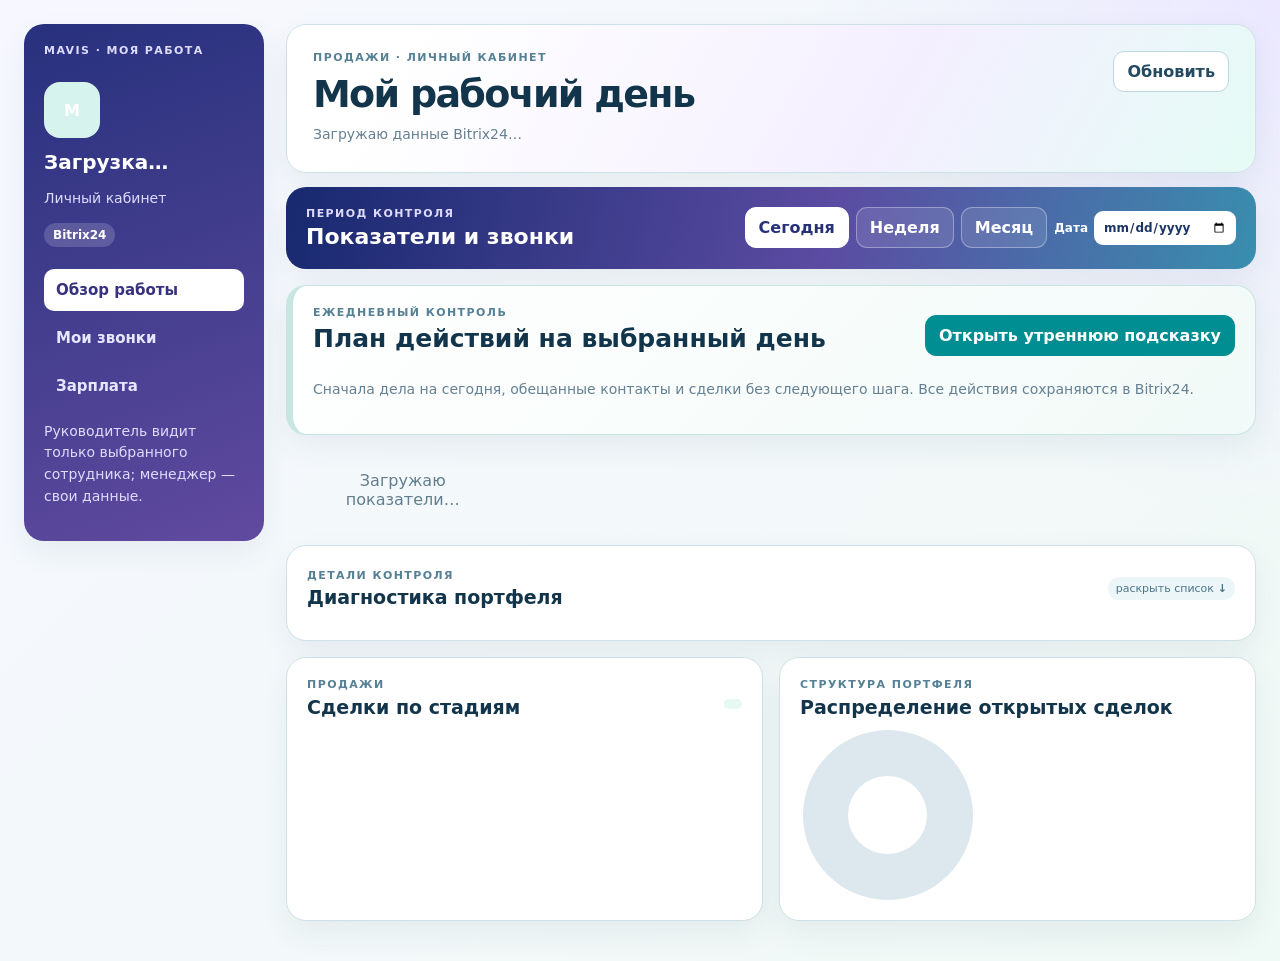
==== commit 57e0c7ed: "Add daily manager plan and ISO checks" ====
--- a/app/static/cabinet.html
+++ b/app/static/cabinet.html
@@ -14,14 +14,20 @@
 /* Палитра личного кабинета: не отчётная таблица, а рабочий стол менеджера. */
 body{background:radial-gradient(circle at 100% 0,#ebe8ff 0,transparent 32%),linear-gradient(135deg,#f7f8ff,#eff9f5)}.rail{background:linear-gradient(160deg,#27317d,#604aa0);border:0;color:#fff}.brand,.rail .dim{color:#dedcff}.rail h2{color:#fff}.rail .badge{background:#ffffff2b;color:#fff}.nav button{color:#e7e6ff}.nav button.current{background:#fff;color:#37317e}.hero{background:linear-gradient(120deg,#fff 12%,#f4efff 62%,#e5fbf5)}.metric{border-radius:18px}.metric:nth-child(1){background:linear-gradient(145deg,#e5fbf4,#fff)}.metric:nth-child(2){background:linear-gradient(145deg,#ebe9ff,#fff)}.metric:nth-child(3){background:linear-gradient(145deg,#fff2da,#fff)}.metric:nth-child(4){background:linear-gradient(145deg,#ffeaf0,#fff)}.metric:nth-child(5){background:linear-gradient(145deg,#e7f4ff,#fff)}.metric:nth-child(6){background:linear-gradient(145deg,#f2edff,#fff)}.metric:nth-child(7){background:linear-gradient(145deg,#e9faf5,#fff)}.metric:nth-child(8){background:linear-gradient(145deg,#fff1f0,#fff)}.metric:nth-child(9){background:linear-gradient(145deg,#fff7e8,#fff)}.metric:nth-child(10){background:linear-gradient(145deg,#eef7ff,#fff)}
 .period-control,.daily-control{margin:0 0 16px}.period-control{display:flex;align-items:center;justify-content:space-between;gap:18px;background:linear-gradient(105deg,#17296f,#5b4ba2 56%,#398eae);color:#fff;border:0}.period-control .eyebrow{color:#ddd9ff}.period-control h2{margin:4px 0 0;font-size:22px}.period-actions{display:flex;align-items:center;gap:7px;flex-wrap:wrap}.period-actions .btn{border-color:#ffffff55;background:#ffffff1c;color:#fff}.period-actions .btn.primary{background:#fff;color:#273177;border-color:#fff}.period-date{display:flex;align-items:center;gap:6px;font-size:12px;font-weight:800}.period-date input{border:1px solid #ffffff73;border-radius:9px;background:#fff;color:#1d3564;padding:8px;font:inherit}.daily-control{border-left:7px solid #e9ad46;background:linear-gradient(110deg,#fffaf0,#fff 70%)}.daily-control h2{font-size:24px}.daily-control .row{padding:13px 0}.daily-control .row a{font-size:15px}.payroll-summary-banner{background:linear-gradient(120deg,#293078,#684caa);color:#fff;border:0}.payroll-summary-banner .eyebrow,.payroll-summary-banner .dim{color:#e2ddff}.payroll-summary-banner h2{font-size:26px}@media(max-width:850px){.period-control{display:block}.period-actions{margin-top:13px}.daily-control h2{font-size:21px}}
-.jarvis-session{position:absolute;width:1px;height:1px;border:0;opacity:0;pointer-events:none}.call-review{display:block;width:100%;height:720px;border:1px solid #cfe1e8;border-radius:14px;background:#fff;margin-top:16px}.call-review-title{margin:20px 0 6px;font-size:16px;color:#183b54}@media(max-width:750px){.call-review{height:560px}}
+.jarvis-session{position:absolute;width:1px;height:1px;border:0;opacity:0;pointer-events:none}#call-details{width:min(1480px,calc(100vw - 24px));height:calc(100vh - 24px);max-height:calc(100vh - 24px)}#call-details .modal-body{max-height:calc(100vh - 126px);padding-bottom:28px}.call-review{display:block;width:100%;height:max(580px,calc(100vh - 390px));border:1px solid #cfe1e8;border-radius:14px;background:#fff;margin-top:16px}.call-review-title{margin:20px 0 6px;font-size:16px;color:#183b54}@media(max-width:750px){#call-details{width:calc(100vw - 12px);height:calc(100vh - 12px);max-height:calc(100vh - 12px)}#call-details .modal-body{max-height:calc(100vh - 104px);padding:14px}.call-review{height:560px}}
 #payroll{padding-bottom:24px}#payroll .layout{grid-template-columns:1.2fr .8fr}#payroll .box{border-radius:22px}#payroll #pay-summary{margin-top:18px;margin-bottom:0}#payroll #pay-summary .metric{min-height:126px;border-top-width:0;box-shadow:none;background:#ffffff22;color:#fff;border-color:#ffffff33}#payroll #pay-summary .metric small,#payroll #pay-summary .metric span,#payroll #pay-summary .metric strong{color:#fff}#payroll #pay-summary .metric strong{font-size:30px}#payroll .pay-summary-card{background:linear-gradient(145deg,#eafbf8,#fff);border-color:#c8e8e2;border-radius:16px;padding:18px}#payroll .pay-lines .pay-total{background:linear-gradient(100deg,#eeeaff,#e9f9f5);padding:13px;border-radius:12px}#payroll .pay-table th{background:#f0edff;color:#4c438f}#payroll #pay-source-card{background:linear-gradient(110deg,#fff,#edfafd)}@media(max-width:900px){#payroll .layout{grid-template-columns:1fr}}
+.evening-report{border-left:7px solid #5642a0;background:linear-gradient(110deg,#f4efff,#fff 72%)}.evening-report .evening-grid{display:grid;grid-template-columns:repeat(3,minmax(0,1fr));gap:10px;margin-top:14px}.evening-report .evening-stat{padding:13px;border:1px solid #ded7f2;border-radius:13px;background:#fff}.evening-report .evening-stat small{display:block;color:#70668e;font-weight:760}.evening-report .evening-stat strong{display:block;margin-top:5px;color:#312867;font-size:26px}.evening-report .evening-list{margin:14px 0 0;padding:0;list-style:none}.evening-report .evening-list li{padding:10px 0;border-top:1px solid #e2dff0}.evening-report .evening-list a{color:#51438e;font-weight:800;text-decoration:none}.registry-alert{border-left:6px solid #d94756!important;background:#fff6f7!important}.capacity-alert{border-left:6px solid #5a45a3!important;background:#f7f5ff!important}@media(max-width:800px){.evening-report .evening-grid{grid-template-columns:1fr}}
+</style>
+<style>
+/* Daily-plan hierarchy: action first, diagnostics only when expanded. */
+.daily-control{background:linear-gradient(135deg,#fff 0%,#f1faf8 100%);border-color:#c6e6df}.daily-control .top h2{font-size:25px}.daily-control #tasks{display:grid;gap:0;margin-top:14px}.daily-plan-row{display:grid;grid-template-columns:34px minmax(0,1fr) auto;gap:12px;align-items:center;padding:14px 0;border-top:1px solid #dce9e7}.daily-plan-row:first-child{border-top:0}.daily-plan-rank{width:28px;height:28px;border-radius:9px;display:grid;place-items:center;background:#d9f2ec;color:#087a72;font-weight:900}.daily-plan-row.urgent .daily-plan-rank{background:#ffe8cf;color:#aa6411}.daily-plan-row a{font-weight:850;color:#174d69;text-decoration:none}.daily-plan-row .sub{margin-top:4px}.daily-plan-actions{display:flex;gap:6px;flex-wrap:wrap;justify-content:flex-end}.daily-plan-actions .btn{padding:7px 9px;font-size:12px}.metric-grid{grid-template-columns:repeat(4,minmax(0,1fr))}.metric{min-height:116px;text-align:left}.metric.primary-metric{background:#183d56;color:#fff;border-color:#183d56}.metric.primary-metric small,.metric.primary-metric span{color:#d8e9f0}.metric.warning-metric{background:#fffaf0;border-color:#f1d59e}.diagnostic details{border-top:1px solid #dbe7eb;padding:0}.diagnostic details:first-child{border-top:0}.diagnostic summary{display:flex;justify-content:space-between;gap:12px;align-items:center;padding:16px 0;cursor:pointer;font-weight:850;color:#1e5069}.diagnostic summary::marker{color:#118b85}.diagnostic-body{padding:0 0 14px}.diagnostic-row{display:grid;grid-template-columns:minmax(0,1fr) auto;gap:12px;padding:10px 0;border-top:1px solid #edf2f3}.diagnostic-row a{font-weight:760;color:#0a7581;text-decoration:none}.diagnostic-row small{display:block;color:#658093;margin-top:3px}.diagnostic-stat{font-variant-numeric:tabular-nums;color:#264f68;font-weight:850;white-space:nowrap}.daily-control .empty{background:#fff}.metric:active,.btn:active{transform:scale(.98)}.metric,.btn{touch-action:manipulation;transition:transform 150ms cubic-bezier(.23,1,.32,1),background-color 150ms ease,border-color 150ms ease}.metric:focus-visible,.daily-control summary:focus-visible{outline:3px solid #05a5a5;outline-offset:3px}@media(prefers-reduced-motion:reduce){.metric,.btn{transition:none}.metric:hover,.metric:active,.btn:active{transform:none}}@media(max-width:980px){.metric-grid{grid-template-columns:repeat(2,minmax(0,1fr))}.daily-plan-row{grid-template-columns:30px minmax(0,1fr)}.daily-plan-actions{grid-column:2;justify-content:flex-start}}@media(max-width:560px){.metric-grid{grid-template-columns:1fr}.daily-control .top{display:block}.daily-control .top .btn{margin-top:12px}.daily-plan-row{padding:12px 0}}
 </style>
 <div class="shell"><aside class="rail"><div class="brand">MAVIS · Моя работа</div><div id="avatar" class="avatar">М</div><h2 id="person">Загрузка…</h2><p class="dim" id="role">Личный кабинет</p><span class="badge" id="mode">Bitrix24</span><nav class="nav"><button data-tab="overview" class="current">Обзор работы</button><button data-tab="calls">Мои звонки</button><button data-tab="payroll">Зарплата</button></nav><p class="dim">Руководитель видит только выбранного сотрудника; менеджер — свои данные.</p></aside>
 <main class="main"><header class="hero"><div><div class="eyebrow">Продажи · личный кабинет</div><h1 id="headline">Мой рабочий день</h1><div class="dim" id="subtitle">Загружаю данные Bitrix24…</div></div><div class="hero-actions"><select id="manager-select" class="hidden" aria-label="Выбрать менеджера"></select><button id="refresh" class="btn">Обновить</button></div></header>
 <section id="overview" class="tab"><section class="box period-control" aria-label="Период показателей"><div><p class="eyebrow">Период контроля</p><h2>Показатели и звонки</h2></div><div class="period-actions" role="group"><button class="btn primary" type="button" data-period="day">Сегодня</button><button class="btn" type="button" data-period="week">Неделя</button><button class="btn" type="button" data-period="month">Месяц</button><label class="period-date">Дата <input id="report-date" type="date" aria-label="Выбрать дату"></label></div></section>
 <section class="box daily-control"><div class="top"><div><p class="eyebrow">Ежедневный контроль</p><h2>План действий на выбранный день</h2></div><button class="btn primary" id="open-briefing" type="button">Открыть утреннюю подсказку</button></div><p class="dim">Сначала дела на сегодня, обещанные контакты и сделки без следующего шага. Все действия сохраняются в Bitrix24.</p><div id="tasks"></div></section><section id="kpis" class="metric-grid"><div class="spinner">Загружаю показатели…</div></section>
-<section class="box panel-inline" id="hint-card"><details id="hints-fold"><summary><span><p class="eyebrow">Сегодня важно</p><h2>Приоритеты и подсказки</h2></span><span class="muted-pill">раскрыть список</span></summary><div id="hints"></div></details></section>
+<section class="box evening-report hidden" id="evening-report" aria-live="polite"></section>
+<section class="box panel-inline" id="hint-card"><details id="hints-fold"><summary><span><p class="eyebrow">Детали контроля</p><h2>Диагностика портфеля</h2></span><span class="muted-pill">раскрыть список</span></summary><div id="hints"></div></details></section>
 <div class="layout"><section class="box"><div class="top"><div><p class="eyebrow">Продажи</p><h2>Сделки по стадиям</h2></div><span class="badge" id="deal-count"></span></div><div id="stages"></div></section><section class="box"><p class="eyebrow">Структура портфеля</p><h2>Распределение открытых сделок</h2><div class="pie-row"><div id="donut" class="donut" aria-label="Круговая диаграмма сделок по стадиям"></div><div id="legend" class="legend"></div></div></section></div>
 </section><section id="calls" class="tab hidden"><section class="box"><div class="top"><div><p class="eyebrow">Качество общения · Jarvis</p><h2>Мои звонки, оценки и разборы</h2></div><span class="badge" id="calls-total">—</span></div><p class="dim">Откройте звонок: запись, таймкоды, замечания ИИ, транскрипт и связанная сделка появятся прямо в карточке этого звонка.</p><div class="call-tabs" role="tablist" aria-label="Фильтр звонков"><button type="button" class="current" data-call-filter="scored">С оценкой</button><button type="button" data-call-filter="unscored">Без оценки</button></div><div id="calls-filter-note" class="list-note">Звонки с оценкой Jarvis.</div><div id="calls-list"><div class="empty">Открой вкладку, чтобы загрузить звонки.</div></div><iframe id="calls-listening" class="jarvis-session" title="Авторизация прослушки Jarvis" loading="lazy"></iframe></section></section>
 <section id="payroll" class="tab hidden">
@@ -58,4 +64,4 @@
 <dialog id="details"><div class="modal-head"><div><div class="eyebrow">Расшифровка показателя</div><h2 id="details-title"></h2></div><button class="btn" id="close-details">Закрыть</button></div><div id="details-body" class="modal-body"></div></dialog>
 <dialog id="call-details"><div class="modal-head"><div><div class="eyebrow">Звонок и контекст сделки</div><h2 id="call-details-title">Загрузка…</h2></div><button class="btn" id="close-call-details">Закрыть</button></div><div id="call-details-body" class="modal-body"></div></dialog>
 <dialog id="briefing"><div class="modal-head"><div><div class="eyebrow">Утренний план · Bitrix24</div><h2 id="briefing-title">Доброе утро</h2></div><button class="btn" id="close-briefing">Закрыть</button></div><div id="briefing-body" class="modal-body"></div></dialog>
-<script src="/static/cabinet-upgrade.js?v=20261103-daily2" defer></script><script src="/static/cabinet-payroll.js?v=20261103-crm1" defer></script></body></html>
+<script src="/static/cabinet-upgrade.js?v=20261104-daily-plan1" defer></script><script src="/static/cabinet-payroll.js?v=20261103-crm1" defer></script></body></html>
